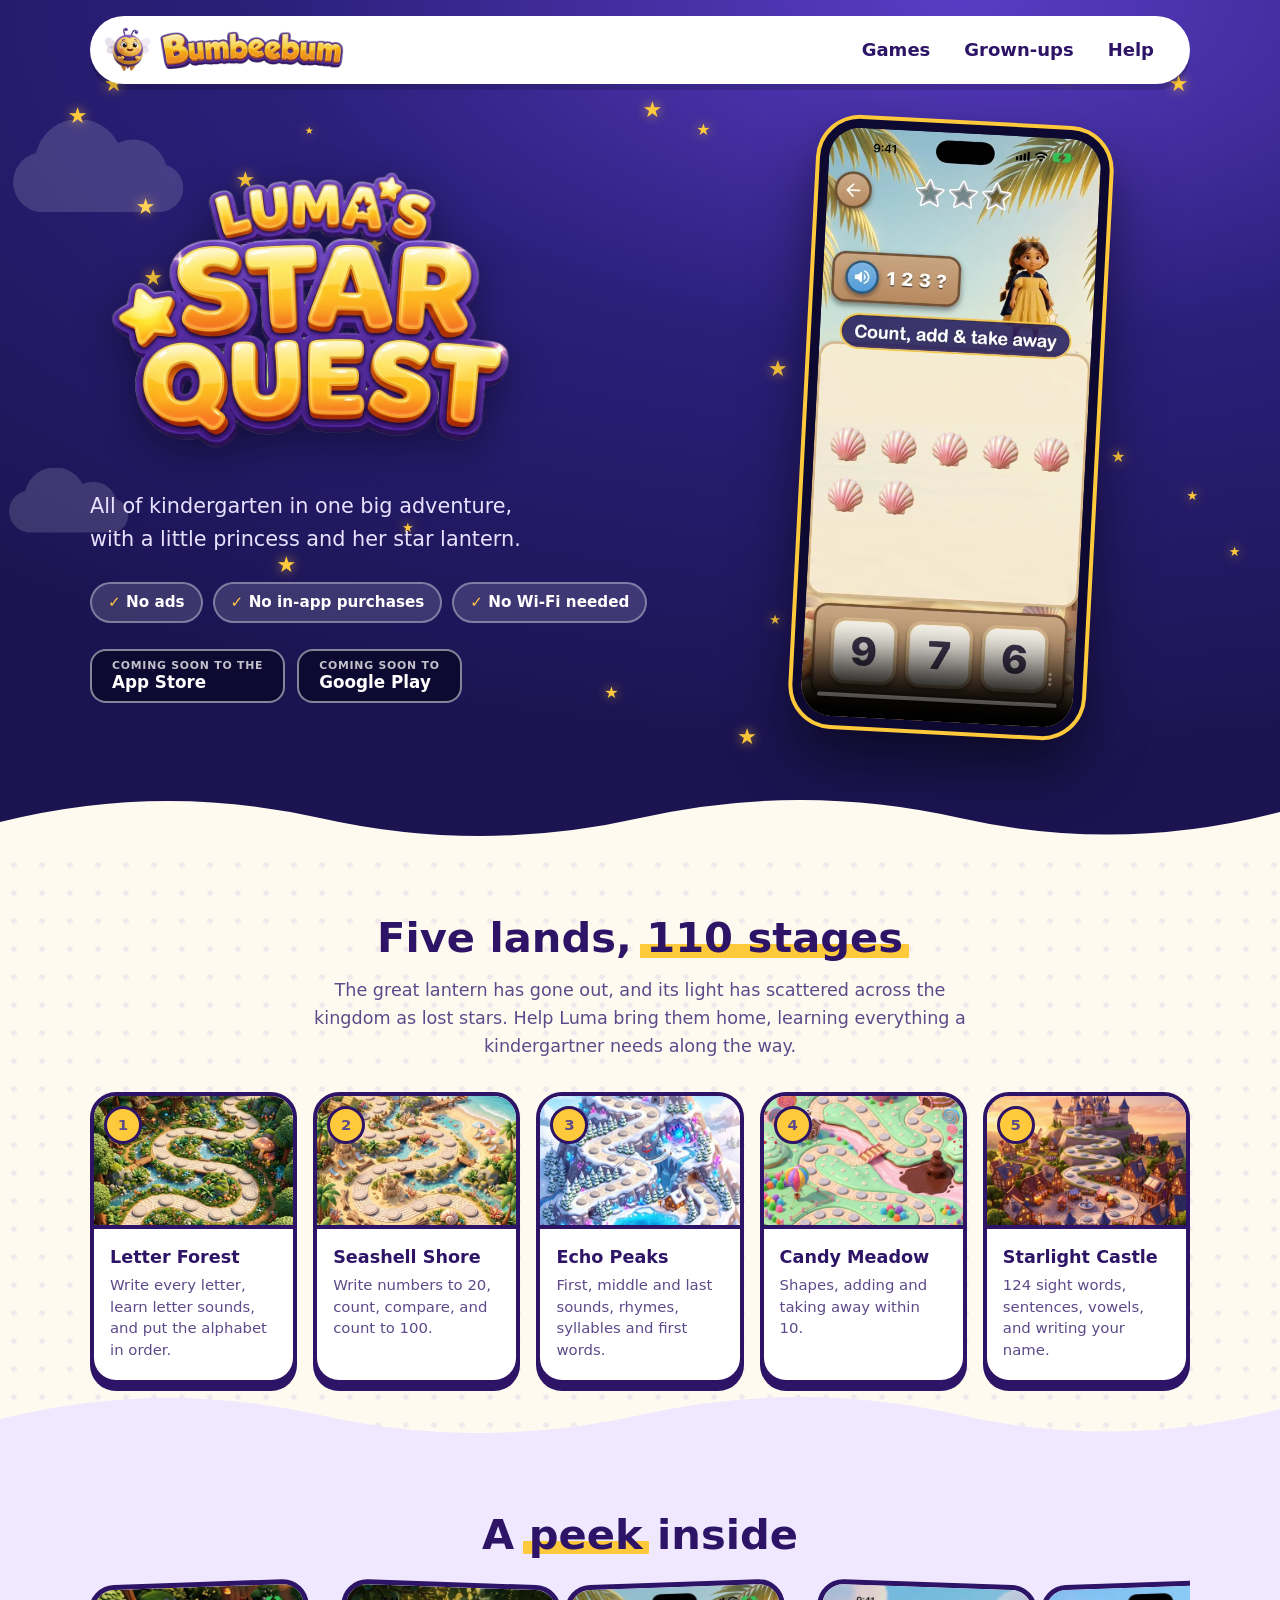
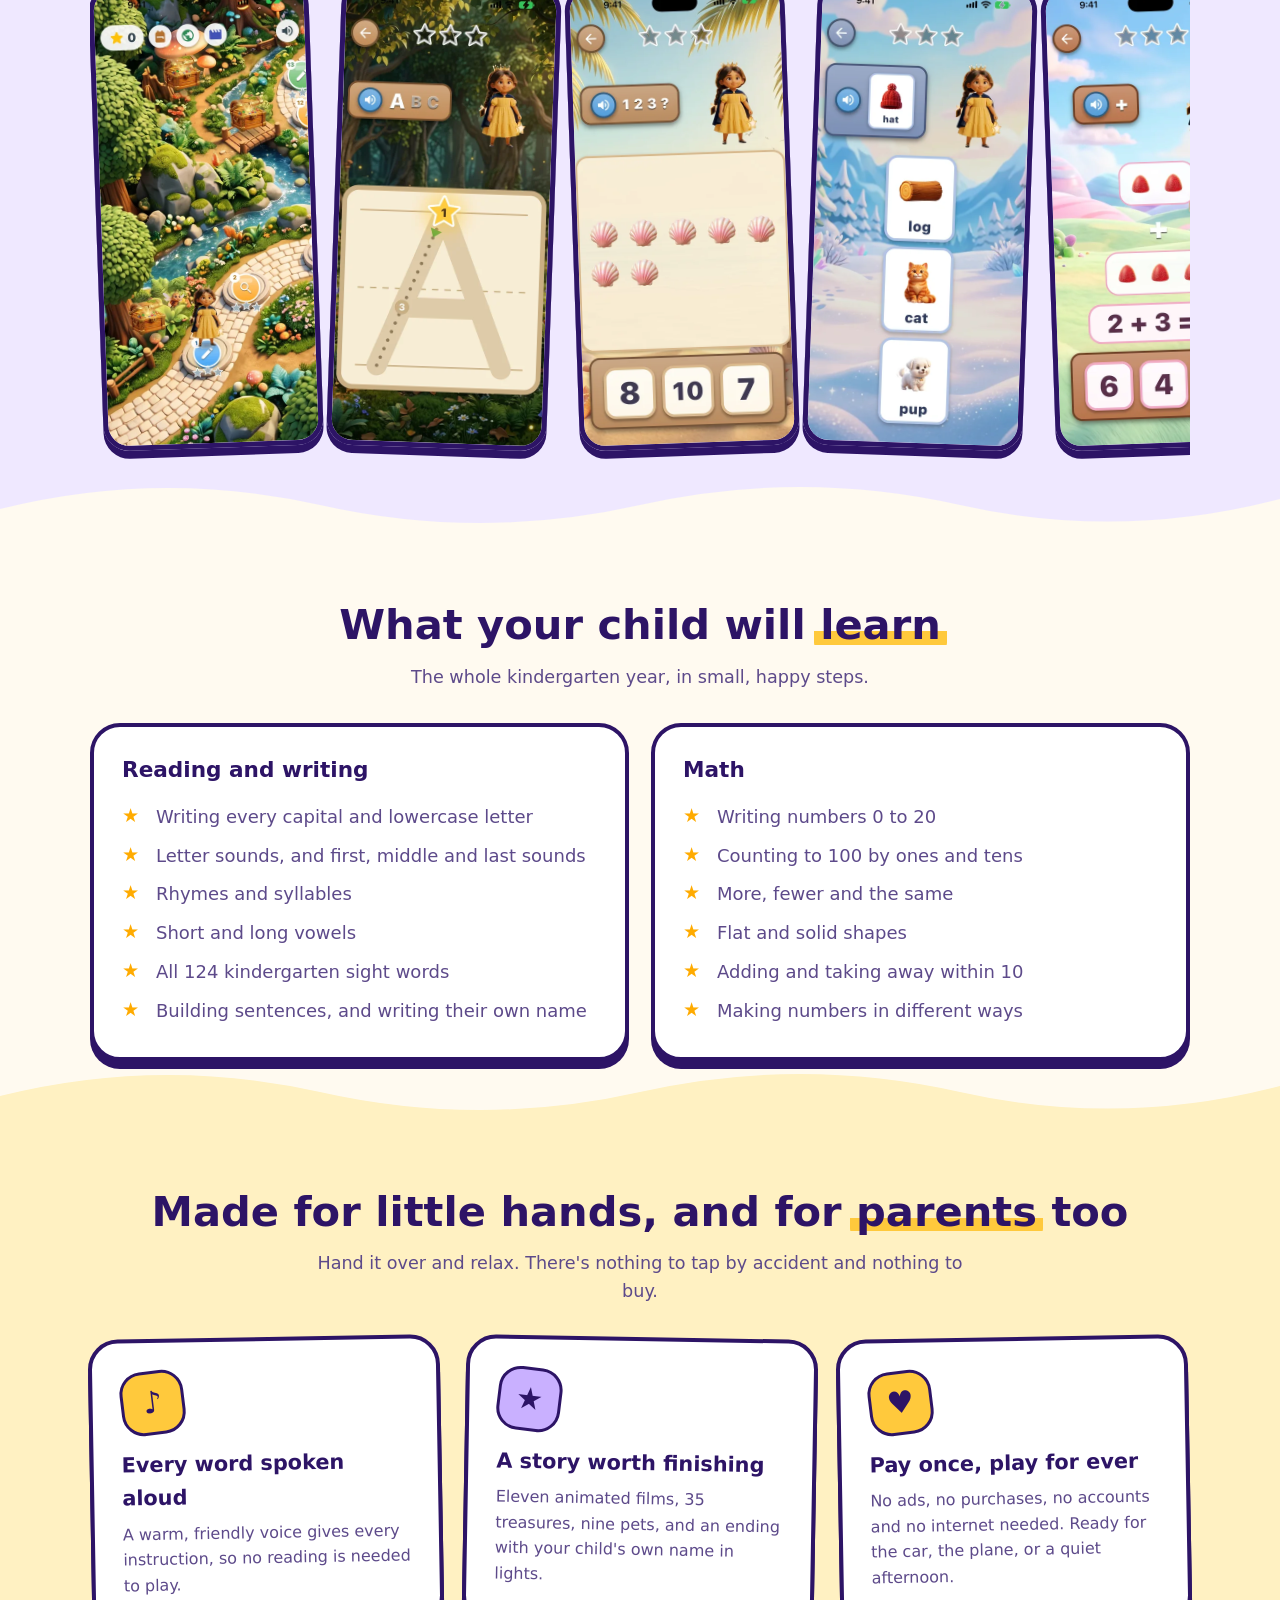
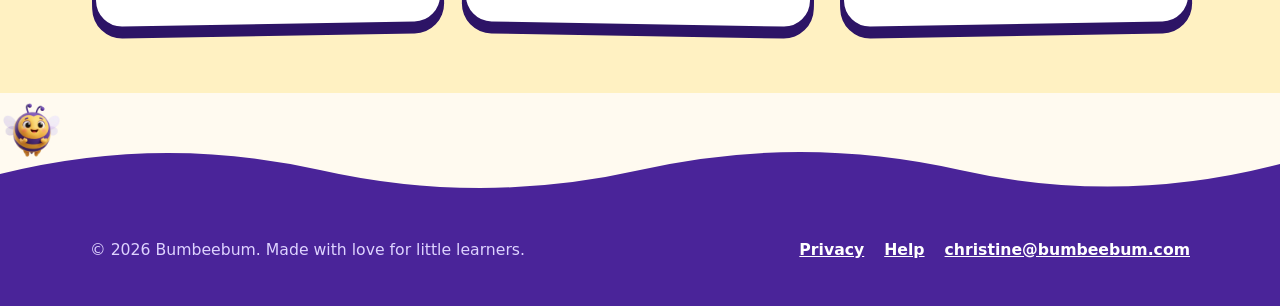
==== lumas-star-quest/index.html @ daab1933 "Update the site" ====
<!doctype html>
<html lang="en">
<head>
<meta charset="utf-8">
<meta name="viewport" content="width=device-width, initial-scale=1">
<title>Luma's Star Quest by Bumbeebum</title>
<meta name="description" content="All of kindergarten in one big adventure: letters, numbers, sounds and first words. No ads, no Wi-Fi needed.">
<meta name="theme-color" content="#6d3fd1">
<link rel="icon" href="../assets/favicon.png">
<link rel="stylesheet" href="../style.css">
</head>
<body>
<div class="sky night">
  <span class="star" style="left:67.0%;top:24.5%;font-size:22px;animation-delay:-2.0s">★</span><span class="star" style="left:21.6%;top:5.5%;font-size:16px;animation-delay:-1.2s">★</span><span class="star" style="left:75.8%;top:38.6%;font-size:13px;animation-delay:-0.7s">★</span><span class="star" style="left:76.1%;top:30.4%;font-size:16px;animation-delay:-2.7s">★</span><span class="star" style="left:86.8%;top:52.2%;font-size:16px;animation-delay:-0.1s">★</span><span class="star" style="left:92.7%;top:57.1%;font-size:13px;animation-delay:-2.0s">★</span><span class="star" style="left:62.8%;top:67.2%;font-size:16px;animation-delay:-1.8s">★</span><span class="star" style="left:10.6%;top:22.2%;font-size:22px;animation-delay:-1.0s">★</span><span class="star" style="left:96.0%;top:63.6%;font-size:13px;animation-delay:-2.3s">★</span><span class="star" style="left:5.3%;top:11.5%;font-size:22px;animation-delay:-0.3s">★</span><span class="star" style="left:28.5%;top:26.7%;font-size:22px;animation-delay:-1.6s">★</span><span class="star" style="left:8.1%;top:7.7%;font-size:22px;animation-delay:-2.9s">★</span><span class="star" style="left:54.4%;top:13.8%;font-size:16px;animation-delay:-2.5s">★</span><span class="star" style="left:11.2%;top:30.5%;font-size:22px;animation-delay:-2.8s">★</span><span class="star" style="left:72.5%;top:3.2%;font-size:13px;animation-delay:-0.6s">★</span><span class="star" style="left:69.1%;top:61.1%;font-size:13px;animation-delay:-1.9s">★</span><span class="star" style="left:60.0%;top:41.2%;font-size:22px;animation-delay:-1.6s">★</span><span class="star" style="left:31.4%;top:60.8%;font-size:13px;animation-delay:-1.3s">★</span><span class="star" style="left:70.6%;top:59.8%;font-size:22px;animation-delay:-2.7s">★</span><span class="star" style="left:70.7%;top:34.3%;font-size:10px;animation-delay:-1.5s">★</span><span class="star" style="left:18.4%;top:19.0%;font-size:22px;animation-delay:-0.4s">★</span><span class="star" style="left:50.2%;top:10.8%;font-size:22px;animation-delay:-0.3s">★</span><span class="star" style="left:23.8%;top:14.5%;font-size:10px;animation-delay:-0.3s">★</span><span class="star" style="left:91.3%;top:7.7%;font-size:22px;animation-delay:-1.4s">★</span><span class="star" style="left:77.9%;top:65.4%;font-size:10px;animation-delay:-2.5s">★</span><span class="star" style="left:82.3%;top:64.8%;font-size:16px;animation-delay:-1.0s">★</span><span class="star" style="left:57.6%;top:84.4%;font-size:22px;animation-delay:-0.8s">★</span><span class="star" style="left:16.3%;top:28.6%;font-size:10px;animation-delay:-0.3s">★</span><span class="star" style="left:47.2%;top:79.9%;font-size:16px;animation-delay:-2.8s">★</span><span class="star" style="left:60.1%;top:71.7%;font-size:13px;animation-delay:-2.9s">★</span><span class="star" style="left:14.1%;top:32.9%;font-size:22px;animation-delay:-1.6s">★</span><span class="star" style="left:82.9%;top:8.0%;font-size:13px;animation-delay:-2.3s">★</span><span class="star" style="left:21.9%;top:27.8%;font-size:22px;animation-delay:-2.3s">★</span><span class="star" style="left:21.6%;top:64.3%;font-size:22px;animation-delay:-1.4s">★</span>
  <svg class="cloud" style="top:120px;animation-delay:-12s" viewBox="0 0 200 100" aria-hidden="true"><path d="M40 92a30 30 0 0 1-4-59 44 44 0 0 1 82-10 34 34 0 0 1 48 22 24 24 0 0 1-6 47z"/></svg>
  <svg class="cloud" style="top:55%;animation-delay:-41s;width:140px" viewBox="0 0 200 100" aria-hidden="true"><path d="M40 92a30 30 0 0 1-4-59 44 44 0 0 1 82-10 34 34 0 0 1 48 22 24 24 0 0 1-6 47z"/></svg>
  <header class="wrap top">
    <a class="brand" href="../">
      <img class="bee" src="../assets/bee.webp" alt="">
      <img class="word" src="../assets/wordmark.webp" alt="Bumbeebum">
    </a>
    <nav>
      <a href="../#games">Games</a>
      <a href="../#grown-ups">Grown-ups</a>
      <a href="../support.html">Help</a>
    </nav>
  </header>
  
<section class="wrap game-hero">
  <div>
    <img class="logo" src="../assets/luma-logo.webp" alt="Luma's Star Quest">
    <p class="big">All of kindergarten in one big adventure, with a little
       princess and her star lantern.</p>
    <ul class="pills">
      <li>No ads</li>
      <li>No in-app purchases</li>
      <li>No Wi-Fi needed</li>
    </ul>
    <div class="badges">
      <span class="badge"><small>Coming soon to the</small>App Store</span>
      <span class="badge"><small>Coming soon to</small>Google Play</span>
    </div>
  </div>
  <div class="phone">
    <video controls playsinline preload="metadata"
           poster="../assets/luma-preview-poster.webp">
      <source src="../assets/luma-preview.mp4" type="video/mp4">
    </video>
  </div>
</section>

  <svg class="wave" viewBox="0 0 1200 70" preserveAspectRatio="none" aria-hidden="true"><path fill="#fffaf0" d="M0 40 Q150 0 300 36 T600 36 T900 36 T1200 30 V70 H0Z"/></svg>
</div>

<main>
<section class="section dots center">
  <div class="wrap">
    <h2>Five lands, <span class="squiggle">110 stages</span></h2>
    <p class="lead">The great lantern has gone out, and its light has
       scattered across the kingdom as lost stars. Help Luma bring them
       home, learning everything a kindergartner needs along the way.</p>
    <div class="lands">
      <div class="land"><span class="num">1</span><img src="../assets/lands/thumb_forest.webp" alt="" loading="lazy"><div><b>Letter Forest</b><span>Write every letter, learn letter sounds, and put the alphabet in order.</span></div></div><div class="land"><span class="num">2</span><img src="../assets/lands/thumb_shore.webp" alt="" loading="lazy"><div><b>Seashell Shore</b><span>Write numbers to 20, count, compare, and count to 100.</span></div></div><div class="land"><span class="num">3</span><img src="../assets/lands/thumb_peaks.webp" alt="" loading="lazy"><div><b>Echo Peaks</b><span>First, middle and last sounds, rhymes, syllables and first words.</span></div></div><div class="land"><span class="num">4</span><img src="../assets/lands/thumb_candy.webp" alt="" loading="lazy"><div><b>Candy Meadow</b><span>Shapes, adding and taking away within 10.</span></div></div><div class="land"><span class="num">5</span><img src="../assets/lands/thumb_castle.webp" alt="" loading="lazy"><div><b>Starlight Castle</b><span>124 sight words, sentences, vowels, and writing your name.</span></div></div>
    </div>
  </div>
</section>

<section class="section band lilac center">
  <svg class="wave up" viewBox="0 0 1200 70" preserveAspectRatio="none" aria-hidden="true"><path fill="#efe8ff" d="M0 40 Q150 0 300 36 T600 36 T900 36 T1200 30 V70 H0Z"/></svg>
  <div class="wrap">
    <h2>A <span class="squiggle">peek</span> inside</h2>
    <div class="shots">
      <img src="../assets/shots/1.webp" alt="A screen from the game" loading="lazy"><img src="../assets/shots/2.webp" alt="A screen from the game" loading="lazy"><img src="../assets/shots/3.webp" alt="A screen from the game" loading="lazy"><img src="../assets/shots/4.webp" alt="A screen from the game" loading="lazy"><img src="../assets/shots/5.webp" alt="A screen from the game" loading="lazy"><img src="../assets/shots/6.webp" alt="A screen from the game" loading="lazy"><img src="../assets/shots/7.webp" alt="A screen from the game" loading="lazy">
    </div>
  </div>
</section>

<section class="section center">
  <svg class="wave up" viewBox="0 0 1200 70" preserveAspectRatio="none" aria-hidden="true"><path fill="#fffaf0" d="M0 40 Q150 0 300 36 T600 36 T900 36 T1200 30 V70 H0Z"/></svg>
  <div class="wrap">
    <h2>What your child will <span class="squiggle">learn</span></h2>
    <p class="lead">The whole kindergarten year, in small, happy steps.</p>
    <div class="learn">
      <div>
        <h3>Reading and writing</h3>
        <ul>
          <li>Writing every capital and lowercase letter</li>
          <li>Letter sounds, and first, middle and last sounds</li>
          <li>Rhymes and syllables</li>
          <li>Short and long vowels</li>
          <li>All 124 kindergarten sight words</li>
          <li>Building sentences, and writing their own name</li>
        </ul>
      </div>
      <div>
        <h3>Math</h3>
        <ul>
          <li>Writing numbers 0 to 20</li>
          <li>Counting to 100 by ones and tens</li>
          <li>More, fewer and the same</li>
          <li>Flat and solid shapes</li>
          <li>Adding and taking away within 10</li>
          <li>Making numbers in different ways</li>
        </ul>
      </div>
    </div>
  </div>
</section>

<section class="section band center" id="grown-ups">
  <svg class="wave up" viewBox="0 0 1200 70" preserveAspectRatio="none" aria-hidden="true"><path fill="#fff1c2" d="M0 40 Q150 0 300 36 T600 36 T900 36 T1200 30 V70 H0Z"/></svg>
  <div class="wrap">
    <h2>Made for little hands, and for <span class="squiggle">parents</span> too</h2>
    <p class="lead">Hand it over and relax. There's nothing to tap by
       accident and nothing to buy.</p>
    <div class="promises">
      <div class="promise">
        <div class="dot">♪</div>
        <h3>Every word spoken aloud</h3>
        <p>A warm, friendly voice gives every instruction, so no reading is
           needed to play.</p>
      </div>
      <div class="promise">
        <div class="dot">★</div>
        <h3>A story worth finishing</h3>
        <p>Eleven animated films, 35 treasures, nine pets, and an ending
           with your child's own name in lights.</p>
      </div>
      <div class="promise">
        <div class="dot">♥</div>
        <h3>Pay once, play for ever</h3>
        <p>No ads, no purchases, no accounts and no internet needed. Ready
           for the car, the plane, or a quiet afternoon.</p>
      </div>
    </div>
  </div>
</section>
<div style="height:40px"></div>
</main>

<footer>
  <svg class="wave up" viewBox="0 0 1200 70" preserveAspectRatio="none" aria-hidden="true"><path fill="#4a2499" d="M0 40 Q150 0 300 36 T600 36 T900 36 T1200 30 V70 H0Z"/></svg>
  <div class="flyer"><img src="../assets/bee.webp" alt=""></div>
  <div class="wrap row">
    <span>© 2026 Bumbeebum. Made with love for little learners.</span>
    <nav>
      <a href="../privacy.html">Privacy</a>
      <a href="../support.html">Help</a>
      <a href="mailto:christine@bumbeebum.com">christine@bumbeebum.com</a>
    </nav>
  </div>
</footer>

</body>
</html>
---- style.css ----
/* Bumbeebum: sunny yellow and royal purple, with rounded everything. */
:root {
  --sun: #ffc93c;
  --sun-deep: #ffab00;
  --sun-soft: #fff1c2;
  --purple: #6d3fd1;
  --purple-deep: #4a2499;
  --ink: #2d1466;
  --ink-soft: #5d4a8a;
  --lilac: #efe8ff;
  --cream: #fffaf0;
  --paper: #ffffff;
  --night: #1b1450;
  --radius: 30px;
  font-family: ui-rounded, "Arial Rounded MT Bold", "Nunito", "Varela Round",
    system-ui, -apple-system, "Segoe UI", sans-serif;
}

* { box-sizing: border-box; }
html { scroll-behavior: smooth; }

body {
  margin: 0;
  background: var(--cream);
  color: var(--ink);
  font-size: 18px;
  line-height: 1.6;
  overflow-x: hidden;
}

img, video { max-width: 100%; display: block; }
a { color: var(--purple); }
.wrap { width: min(1100px, 100% - 40px); margin-inline: auto; position: relative; }

/* ---------- The sky: a purple band that holds the header and hero ---------- */
.sky {
  position: relative;
  background: radial-gradient(120% 90% at 80% 0%, #8a5cf0 0%, var(--purple) 45%, var(--purple-deep) 100%);
  color: #fff;
  padding-bottom: 90px;
  overflow: hidden;
}
.sky.night { background: radial-gradient(120% 90% at 75% 0%, #5a3cc4 0%, #2b1f7a 45%, var(--night) 100%); }
.sky.small { padding-bottom: 110px; }

.star {
  position: absolute;
  color: var(--sun);
  pointer-events: none;
  animation: twinkle 3s ease-in-out infinite;
  text-shadow: 0 0 12px rgba(255, 201, 60, 0.7);
}
@keyframes twinkle {
  0%, 100% { opacity: 0.25; transform: scale(0.8) rotate(0deg); }
  50% { opacity: 1; transform: scale(1.15) rotate(20deg); }
}

.cloud {
  position: absolute;
  width: 200px;
  fill: rgba(255, 255, 255, 0.14);
  animation: drift 45s linear infinite;
  pointer-events: none;
}
@keyframes drift { from { transform: translateX(-30vw); } to { transform: translateX(120vw); } }

.wave { position: absolute; left: 0; right: 0; bottom: -1px; width: 100%; height: 70px; display: block; }
.wave.up { bottom: auto; top: -69px; }

/* ---------- Header ---------- */
.top {
  display: flex;
  align-items: center;
  justify-content: space-between;
  gap: 12px;
  margin-top: 16px;
  padding: 8px 22px 8px 12px;
  background: var(--paper);
  border-radius: 999px;
  box-shadow: 0 6px 0 rgba(0, 0, 0, 0.16);
  z-index: 5;
}
.brand { display: flex; align-items: center; gap: 6px; text-decoration: none; }
.brand img.bee { width: 52px; height: 52px; transition: transform 0.3s; }
.brand:hover img.bee { transform: rotate(-14deg) scale(1.12); }
.brand img.word { height: 38px; width: auto; }
.top nav { display: flex; gap: 6px; flex-wrap: wrap; }
.top nav a {
  color: var(--ink);
  text-decoration: none;
  font-weight: 800;
  padding: 8px 14px;
  border-radius: 999px;
  transition: background 0.15s, transform 0.15s;
}
.top nav a:hover { background: var(--sun); transform: translateY(-2px) rotate(-2deg); }

/* ---------- Home hero ---------- */
.hello {
  display: grid;
  grid-template-columns: 1.15fr 1fr;
  align-items: center;
  gap: 24px;
  padding: 44px 0 30px;
}
.hello h1 {
  font-size: clamp(2.4rem, 5.6vw, 4.2rem);
  line-height: 1.05;
  margin: 0 0 18px;
  letter-spacing: -0.01em;
  text-shadow: 0 4px 0 rgba(0, 0, 0, 0.18);
}
.hello h1 em { font-style: normal; color: var(--sun); display: inline-block; animation: wiggle 2.6s ease-in-out infinite; }
@keyframes wiggle { 0%, 100% { transform: rotate(-1.5deg); } 50% { transform: rotate(1.5deg); } }
.hello p { font-size: 1.2rem; margin: 0 0 26px; color: #ece4ff; max-width: 34ch; }

.bee-stage { position: relative; display: grid; place-items: center; min-height: 340px; }
.bee-stage::before {
  content: ""; position: absolute; width: min(380px, 86%); aspect-ratio: 1;
  background: radial-gradient(circle, rgba(255, 201, 60, 0.55), rgba(255, 201, 60, 0) 68%);
  border-radius: 50%;
}
.bee-big {
  position: relative;
  width: min(380px, 84%);
  border: 0; padding: 0; background: none; cursor: pointer;
  filter: drop-shadow(0 22px 20px rgba(20, 8, 60, 0.4));
  animation: bob 3.4s ease-in-out infinite;
  -webkit-tap-highlight-color: transparent;
}
.bee-big img { width: 100%; }
/* The animated bee sits over the still one once its pictures have loaded.
   It is drawn smaller in its frames, to leave room for sparkles. */
.bee-big .sprite {
  position: absolute; inset: -23.1%;
  background-size: 800% 600%; background-repeat: no-repeat;
  opacity: 0; will-change: opacity, background-position;
}
.bee-big.live .sprite.idle, .bee-big.live.casting .sprite.magic { opacity: 1; }
.bee-big.live.casting .sprite.idle { opacity: 0; }
.bee-big.live { animation-duration: 5s; }
.bee-big.live img { visibility: hidden; }
.bee-big.glow::after {
  content: ""; position: absolute; inset: -10%; border-radius: 50%;
  background: radial-gradient(circle, rgba(255, 236, 150, 0.9), rgba(201, 176, 255, 0.5) 45%, transparent 70%);
  z-index: -1; animation: glow 2.2s ease-out forwards;
}
@keyframes glow {
  0% { transform: scale(0.4); opacity: 0; }
  35% { transform: scale(1.5); opacity: 1; }
  100% { transform: scale(2); opacity: 0; }
}
.bee-big.spin img { animation: spin 0.8s cubic-bezier(0.3, 1.6, 0.5, 1); }
@keyframes bob { 50% { transform: translateY(-16px) rotate(-3deg); } }
@keyframes spin { 0% { transform: scale(1); } 40% { transform: scale(1.18) rotate(200deg); } 100% { transform: scale(1) rotate(360deg); } }
.bubble {
  position: absolute; top: 4%; right: 2%;
  background: var(--paper); color: var(--ink);
  font-weight: 800; font-size: 1rem;
  padding: 8px 16px; border-radius: 20px 20px 20px 4px;
  box-shadow: 0 5px 0 rgba(0, 0, 0, 0.18);
  transform: rotate(6deg);
  animation: wiggle 2s ease-in-out infinite;
}
.pop {
  position: fixed; z-index: 50; pointer-events: none;
  font-size: 26px; color: var(--sun);
  text-shadow: 0 2px 0 var(--purple-deep);
  animation: pop 1.1s ease-out forwards;
}
@keyframes pop {
  to { transform: translate(var(--dx), var(--dy)) rotate(260deg) scale(0.3); opacity: 0; }
}

/* ---------- Buttons and pills ---------- */
.button {
  display: inline-block;
  background: linear-gradient(#ffe07a, var(--sun) 55%, var(--sun-deep));
  color: var(--ink);
  font-weight: 900;
  font-size: 1.1rem;
  text-decoration: none;
  padding: 15px 30px;
  border-radius: 999px;
  border: 4px solid var(--ink);
  box-shadow: 0 7px 0 var(--ink);
  transition: transform 0.12s, box-shadow 0.12s;
}
.button:hover { transform: translateY(3px) rotate(-1deg); box-shadow: 0 4px 0 var(--ink); }
.button:active { transform: translateY(7px); box-shadow: 0 0 0 var(--ink); }

.pills { display: flex; flex-wrap: wrap; gap: 10px; padding: 0; margin: 26px 0 0; list-style: none; }
.pills li {
  background: rgba(255, 255, 255, 0.14);
  border: 2px solid rgba(255, 255, 255, 0.35);
  color: #fff;
  border-radius: 999px;
  padding: 6px 16px;
  font-weight: 800;
  font-size: 0.95rem;
}
.pills li::before { content: "✓ "; color: var(--sun); }

/* ---------- Sections ---------- */
h2 { font-size: clamp(1.8rem, 3.8vw, 2.6rem); line-height: 1.12; margin: 0 0 14px; }
h2 .squiggle {
  display: inline-block;
  background: linear-gradient(transparent 62%, var(--sun) 62%, var(--sun) 92%, transparent 92%);
  padding: 0 6px; margin: 0 -6px;
  border-radius: 6px;
}
.section { padding: 64px 0; position: relative; }
.center { text-align: center; }
.center .lead { margin-inline: auto; }
.lead { color: var(--ink-soft); max-width: 60ch; margin: 0 0 32px; font-size: 1.1rem; }

.band { position: relative; background: var(--sun-soft); }
.band.lilac { background: var(--lilac); }
.dots {
  background-image: radial-gradient(rgba(109, 63, 209, 0.09) 2.5px, transparent 3px);
  background-size: 28px 28px;
}

/* ---------- Game cards on the home page ---------- */
.games { display: grid; grid-template-columns: 1.7fr 1fr; gap: 24px; align-items: stretch; }
.game-card {
  position: relative;
  display: grid;
  grid-template-columns: 1fr 1fr;
  background: var(--night);
  color: #fff;
  border-radius: var(--radius);
  border: 5px solid var(--ink);
  box-shadow: 0 10px 0 var(--ink);
  overflow: hidden;
  text-decoration: none;
  transition: transform 0.18s, box-shadow 0.18s;
}
.game-card:hover { transform: translateY(-6px) rotate(-0.6deg); box-shadow: 0 16px 0 var(--ink); }
.game-card .art { min-height: 340px; background: center / cover no-repeat; }
.game-card .words { padding: 30px; display: flex; flex-direction: column; justify-content: center; align-items: flex-start; }
.game-card img.logo { width: min(280px, 90%); margin-bottom: 12px; }
.game-card p { margin: 0 0 20px; color: #ddd6ff; }
.sticker {
  position: absolute; top: 18px; left: -8px;
  background: var(--sun); color: var(--ink);
  font-weight: 900; font-size: 0.85rem; letter-spacing: 0.05em; text-transform: uppercase;
  padding: 6px 18px 6px 22px;
  border-radius: 0 999px 999px 0;
  border: 3px solid var(--ink);
  transform: rotate(-4deg);
  z-index: 2;
}
.next-card {
  border: 5px dashed #c9b6f5;
  border-radius: var(--radius);
  display: grid; place-items: center; text-align: center;
  padding: 28px;
  color: var(--ink-soft);
  background: rgba(255, 255, 255, 0.6);
}
.next-card img { width: 110px; margin: 0 auto 10px; animation: bob 3s ease-in-out infinite; }
.next-card b { display: block; color: var(--ink); font-size: 1.25rem; }

/* ---------- Promise cards ---------- */
.promises { display: grid; grid-template-columns: repeat(3, 1fr); gap: 22px; text-align: left; }
.promise {
  background: var(--paper);
  border-radius: var(--radius);
  padding: 28px;
  border: 4px solid var(--ink);
  box-shadow: 0 8px 0 var(--ink);
  transition: transform 0.18s;
}
.promise:nth-child(odd) { transform: rotate(-1deg); }
.promise:nth-child(even) { transform: rotate(1deg); }
.promise:hover { transform: rotate(0) translateY(-6px); }
.promise .dot {
  width: 64px; height: 64px; border-radius: 22px;
  background: var(--sun);
  border: 3px solid var(--ink);
  display: grid; place-items: center;
  font-size: 1.9rem; margin-bottom: 14px;
  transform: rotate(-6deg);
}
.promise:nth-child(even) .dot { background: #c9b0ff; transform: rotate(6deg); }
.promise h3 { margin: 0 0 6px; font-size: 1.3rem; }
.promise p { margin: 0; color: var(--ink-soft); font-size: 1rem; }

/* ---------- About ---------- */
.about { display: grid; grid-template-columns: 220px 1fr; gap: 36px; align-items: center; }
.about img { width: 220px; animation: bob 4s ease-in-out infinite; }
.about p { color: var(--ink-soft); font-size: 1.1rem; max-width: 56ch; }

/* ---------- The game's own page ---------- */
.game-hero {
  display: grid;
  grid-template-columns: 1.1fr 0.9fr;
  gap: 36px;
  align-items: center;
  padding: 40px 0 30px;
}
.game-hero img.logo { width: min(440px, 92%); margin-bottom: 18px; filter: drop-shadow(0 10px 20px rgba(0, 0, 0, 0.4)); }
.game-hero p.big { font-size: 1.3rem; color: #e8e2ff; margin: 0 0 6px; max-width: 34ch; }
.phone {
  width: min(290px, 76%);
  margin-inline: auto;
  border-radius: 40px;
  border: 9px solid #0d0930;
  overflow: hidden;
  box-shadow: 0 0 0 4px var(--sun), 0 30px 60px rgba(0, 0, 0, 0.55);
  background: #0d0930;
  transform: rotate(3deg);
  transition: transform 0.25s;
}
.phone:hover { transform: rotate(0); }
.phone video { width: 100%; height: auto; }
.badges { display: flex; flex-wrap: wrap; gap: 12px; margin-top: 26px; }
.badge {
  background: #0d0930;
  border: 2px solid rgba(255, 255, 255, 0.5);
  border-radius: 16px;
  padding: 8px 20px;
  font-size: 1.05rem; font-weight: 800;
  line-height: 1.25;
  color: #fff;
}
.badge small { display: block; opacity: 0.75; font-size: 0.68rem; text-transform: uppercase; letter-spacing: 0.07em; font-weight: 700; }

.lands { display: grid; grid-template-columns: repeat(5, 1fr); gap: 16px; text-align: left; }
.land {
  background: var(--paper);
  border-radius: 26px;
  border: 4px solid var(--ink);
  box-shadow: 0 7px 0 var(--ink);
  overflow: hidden;
  position: relative;
  transition: transform 0.18s;
}
.land:hover { transform: translateY(-8px) rotate(-1.5deg); }
.land img { width: 100%; aspect-ratio: 3 / 2; object-fit: cover; border-bottom: 4px solid var(--ink); }
.land .num {
  position: absolute; top: 10px; left: 10px;
  width: 38px; height: 38px; border-radius: 50%;
  background: var(--sun); border: 3px solid var(--ink);
  display: grid; place-items: center; font-weight: 900;
}
.land div { padding: 14px 16px 18px; }
.land b { display: block; font-size: 1.1rem; margin-bottom: 4px; }
.land span { font-size: 0.93rem; color: var(--ink-soft); display: block; line-height: 1.45; }

.shots {
  display: flex;
  gap: 18px;
  overflow-x: auto;
  padding: 10px 6px 26px;
  scroll-snap-type: x mandatory;
}
.shots img {
  width: 220px;
  flex: none;
  border-radius: 26px;
  border: 5px solid var(--ink);
  box-shadow: 0 8px 0 var(--ink);
  scroll-snap-align: center;
  transition: transform 0.18s;
}
.shots img:nth-child(odd) { transform: rotate(-2deg); }
.shots img:nth-child(even) { transform: rotate(2deg); }
.shots img:hover { transform: rotate(0) scale(1.04); }

.learn { display: grid; grid-template-columns: 1fr 1fr; gap: 22px; text-align: left; }
.learn > div {
  background: var(--paper); border-radius: var(--radius);
  border: 4px solid var(--ink); box-shadow: 0 8px 0 var(--ink);
  padding: 26px 28px;
}
.learn h3 { margin: 0 0 10px; font-size: 1.35rem; }
.learn ul { margin: 0; padding: 0; list-style: none; }
.learn li { padding: 5px 0 5px 34px; position: relative; color: var(--ink-soft); }
.learn li::before {
  content: "★"; position: absolute; left: 0; top: 3px;
  color: var(--sun-deep); font-size: 1.2rem;
}

/* ---------- Text pages ---------- */
.page {
  background: var(--paper);
  border-radius: var(--radius);
  border: 4px solid var(--ink);
  box-shadow: 0 8px 0 var(--ink);
  padding: clamp(24px, 5vw, 52px);
  margin: 36px 0 70px;
}
.page h1 { font-size: clamp(1.9rem, 4vw, 2.8rem); line-height: 1.15; margin: 0 0 8px; }
.page h2 { font-size: 1.3rem; margin: 32px 0 6px; }
.page p, .page li { max-width: 68ch; color: #3d2a75; }
.page .mail {
  display: inline-block; background: var(--sun-soft); border-radius: 16px;
  padding: 12px 20px; font-weight: 800; margin: 6px 0;
}
.muted { color: var(--ink-soft) !important; }
details {
  border: 3px solid var(--lilac); border-radius: 20px;
  padding: 4px 20px; margin: 12px 0; max-width: 72ch;
}
details[open] { background: #faf7ff; border-color: #c9b6f5; }
summary { font-weight: 800; cursor: pointer; padding: 12px 0; font-size: 1.08rem; }
summary::marker { color: var(--purple); }

/* ---------- Footer ---------- */
footer {
  position: relative;
  margin-top: 70px;
  background: var(--purple-deep);
  color: #ded3ff;
  padding: 34px 0 44px;
  font-size: 0.98rem;
}
footer .row { display: flex; justify-content: space-between; gap: 16px; flex-wrap: wrap; align-items: center; }
footer nav { display: flex; gap: 20px; flex-wrap: wrap; }
footer a { color: #fff; font-weight: 700; }
.flyer {
  position: absolute; top: -104px; left: 0; width: 64px;
  animation: fly 26s linear infinite;
  pointer-events: none;
}
.flyer img { animation: bob 1.4s ease-in-out infinite; }
@keyframes fly { from { transform: translateX(-80px); } to { transform: translateX(100vw); } }

@media (prefers-reduced-motion: reduce) {
  *, *::before, *::after { animation: none !important; transition: none !important; }
  .flyer { display: none; }
}

@media (max-width: 860px) {
  .hello, .game-card, .game-hero, .games, .about, .learn { grid-template-columns: 1fr; }
  .hello { text-align: center; padding-top: 26px; }
  .hello p { margin-inline: auto; }
  .hello .pills { justify-content: center; }
  .bee-stage { order: -1; min-height: 240px; }
  .bee-big { width: 230px; }
  .bubble { right: 8%; }
  .game-card .art { min-height: 230px; }
  .promises { grid-template-columns: 1fr; }
  .lands { grid-template-columns: 1fr 1fr; }
  .about { text-align: center; }
  .about img { margin-inline: auto; width: 160px; }
  .about p { margin-inline: auto; }
  .brand img.word { height: 28px; }
  .brand img.bee { width: 40px; height: 40px; }
  .top { padding: 6px 10px 6px 8px; }
  .top nav a { padding: 6px 9px; font-size: 0.92rem; }
  .game-hero { text-align: center; }
  .game-hero img.logo, .game-hero p.big { margin-inline: auto; }
  .game-hero .pills, .badges { justify-content: center; }
  .section { padding: 48px 0; }
}
@media (max-width: 460px) {
  .top nav a:first-child { display: none; }
  .top nav { flex-wrap: nowrap; gap: 0; }
  .top nav a { padding: 6px 8px; font-size: 0.88rem; white-space: nowrap; }
  .brand img.word { height: 24px; }
  .brand img.bee { width: 36px; height: 36px; }
  .lands { grid-template-columns: 1fr; }
}
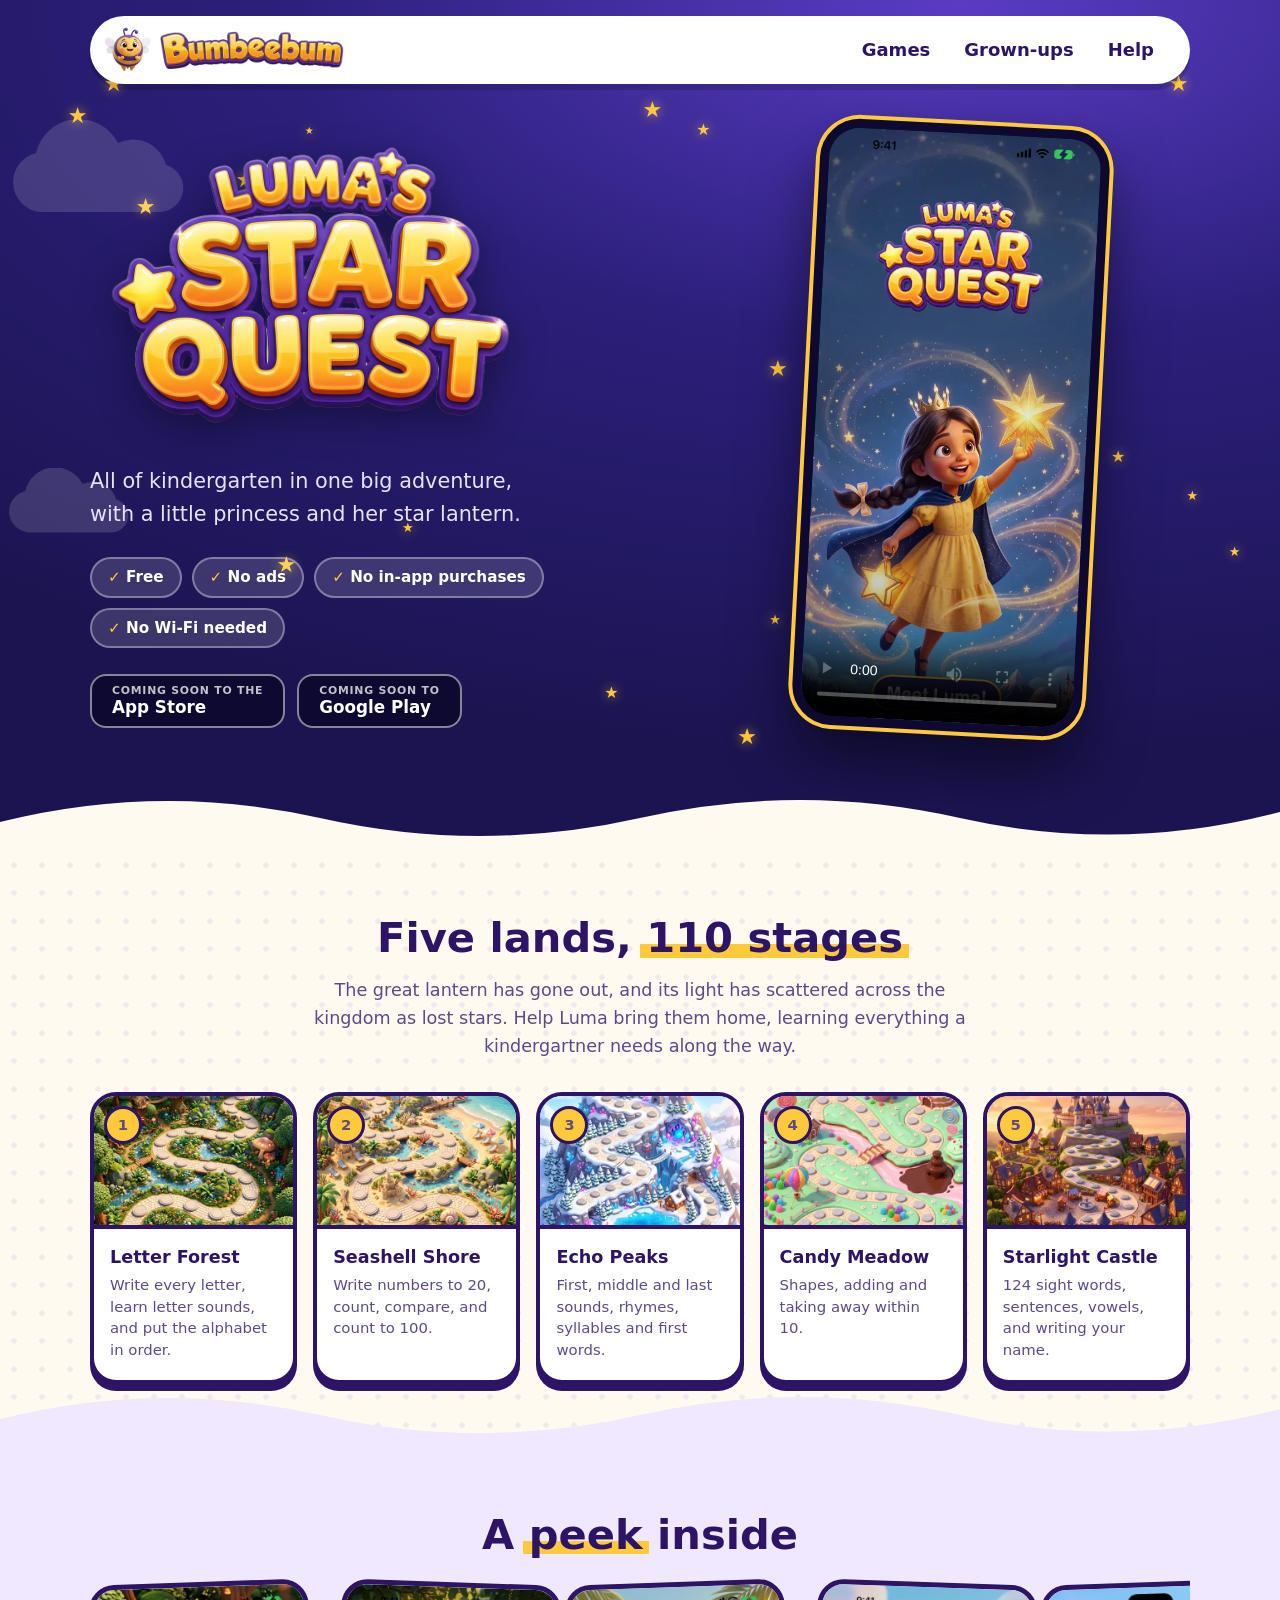
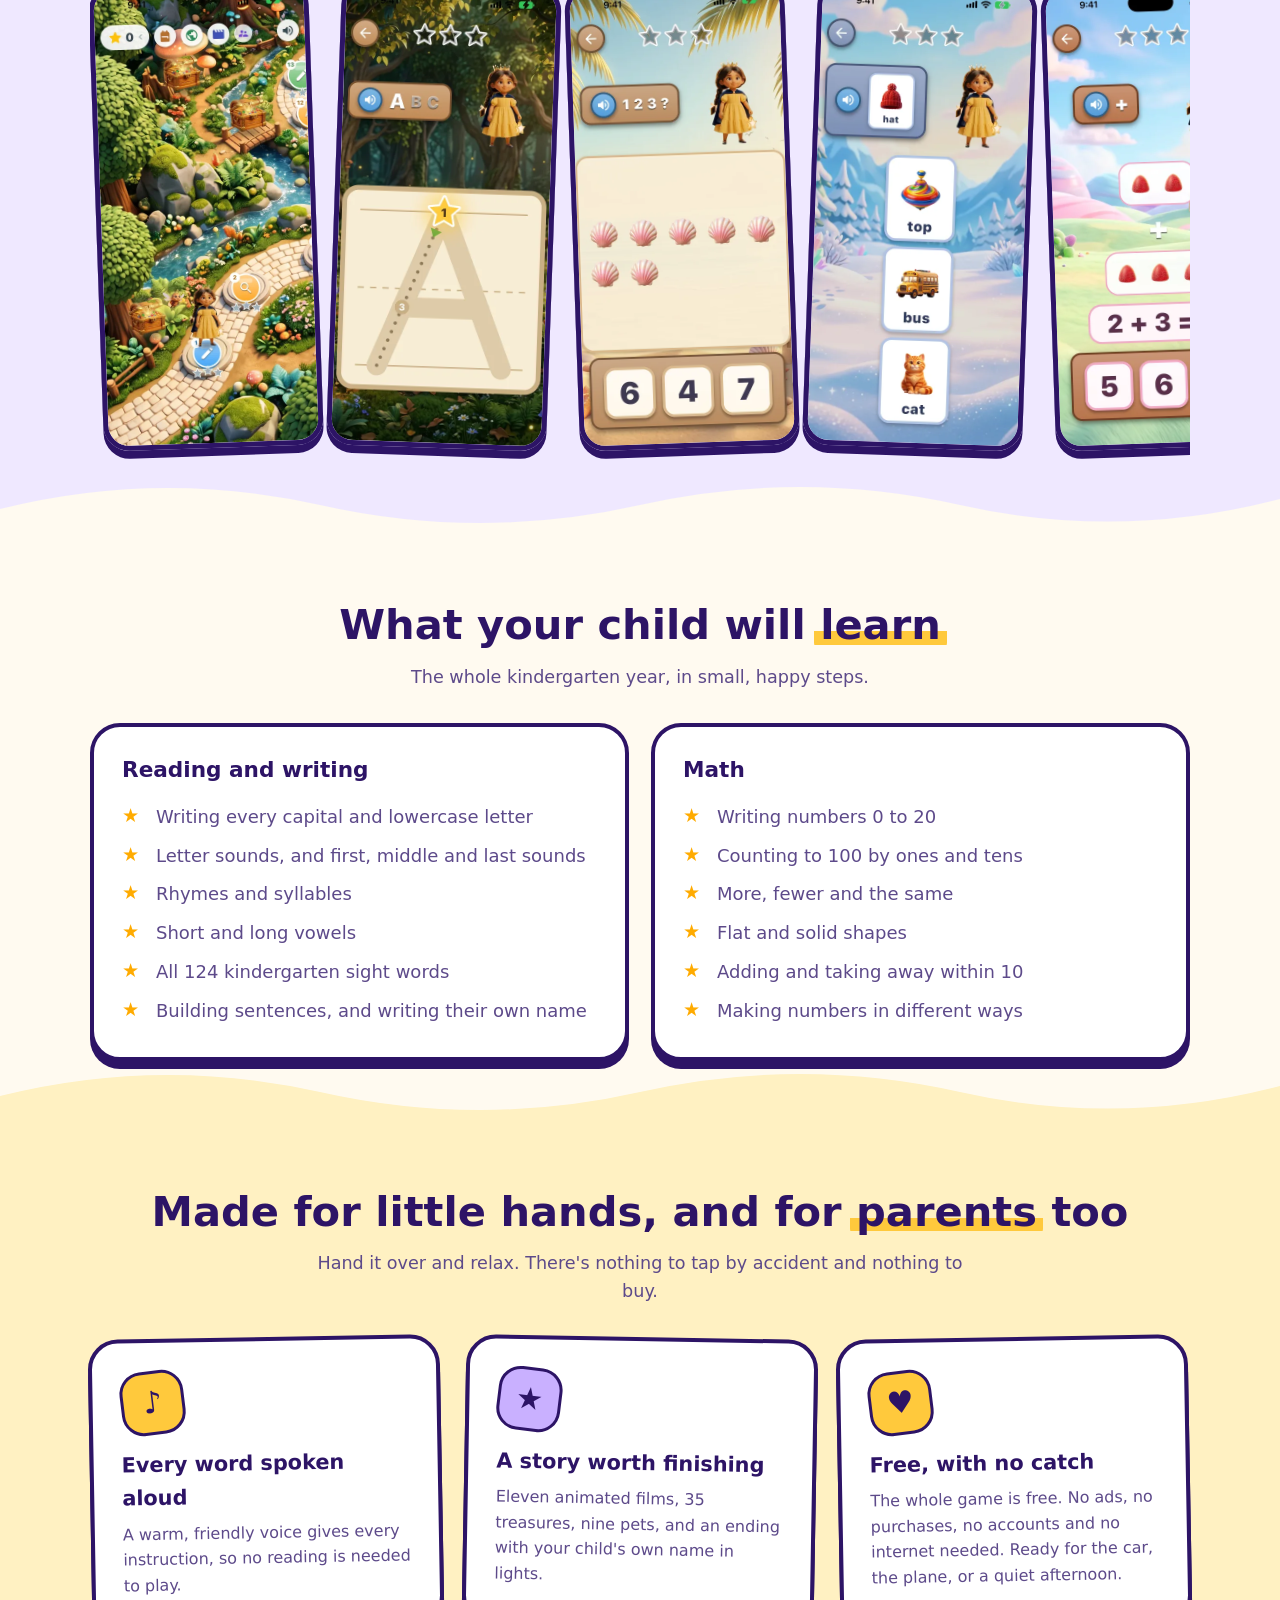
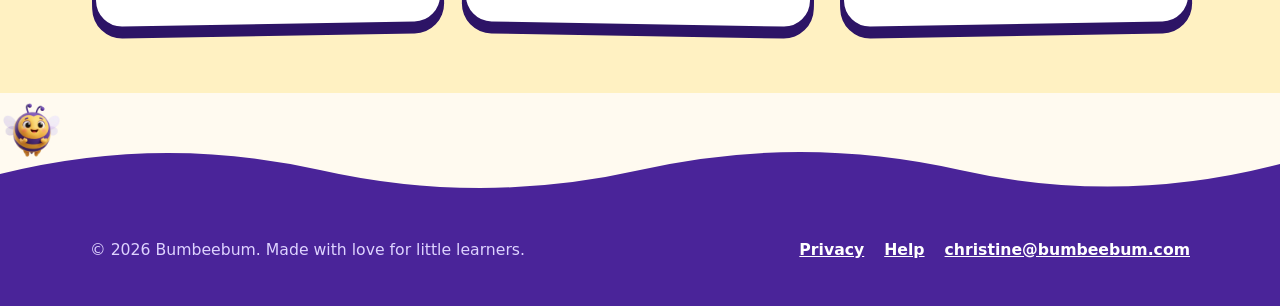
==== commit 19a666fe: "Update the site" ====
--- a/lumas-star-quest/index.html
+++ b/lumas-star-quest/index.html
@@ -32,6 +32,7 @@
     <p class="big">All of kindergarten in one big adventure, with a little
        princess and her star lantern.</p>
     <ul class="pills">
+      <li>Free</li>
       <li>No ads</li>
       <li>No in-app purchases</li>
       <li>No Wi-Fi needed</li>
@@ -128,8 +129,9 @@
       </div>
       <div class="promise">
         <div class="dot">♥</div>
-        <h3>Pay once, play for ever</h3>
-        <p>No ads, no purchases, no accounts and no internet needed. Ready
+        <h3>Free, with no catch</h3>
+        <p>The whole game is free. No ads, no purchases, no accounts and no
+           internet needed. Ready
            for the car, the plane, or a quiet afternoon.</p>
       </div>
     </div>
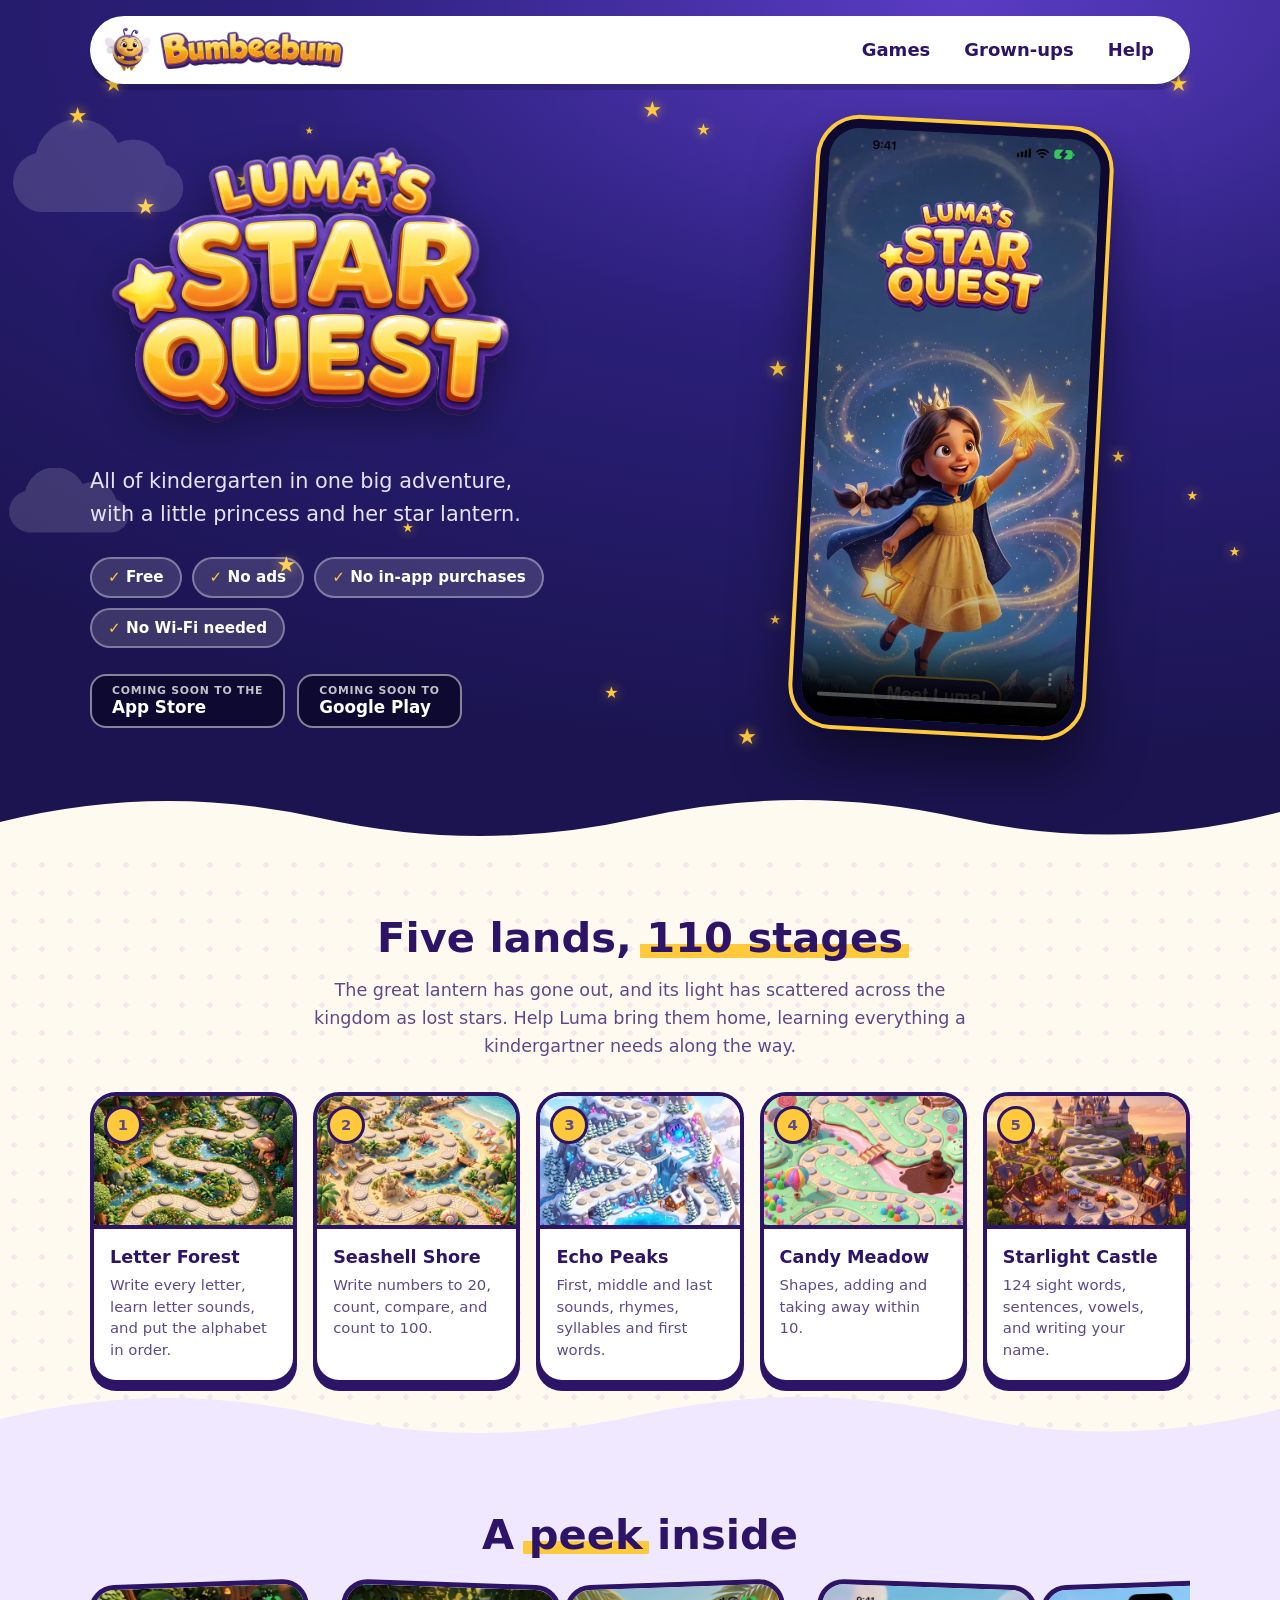
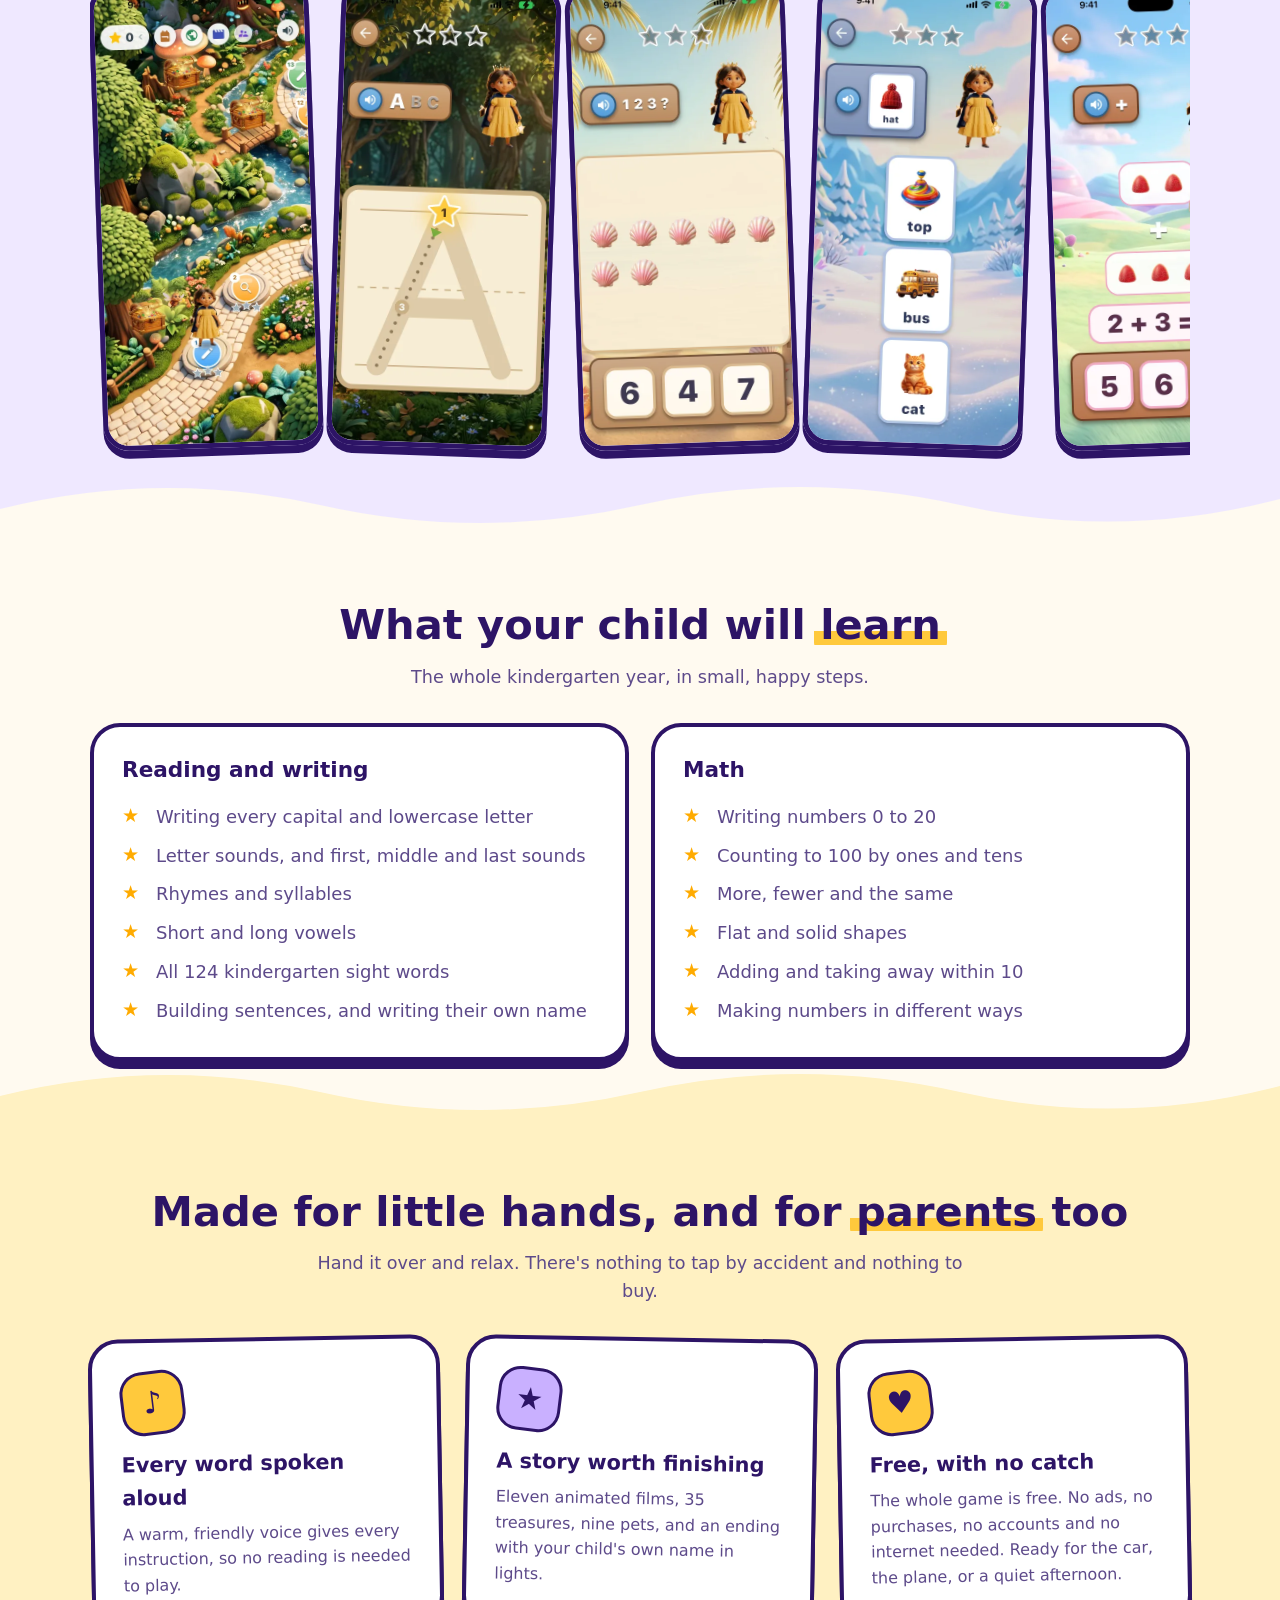
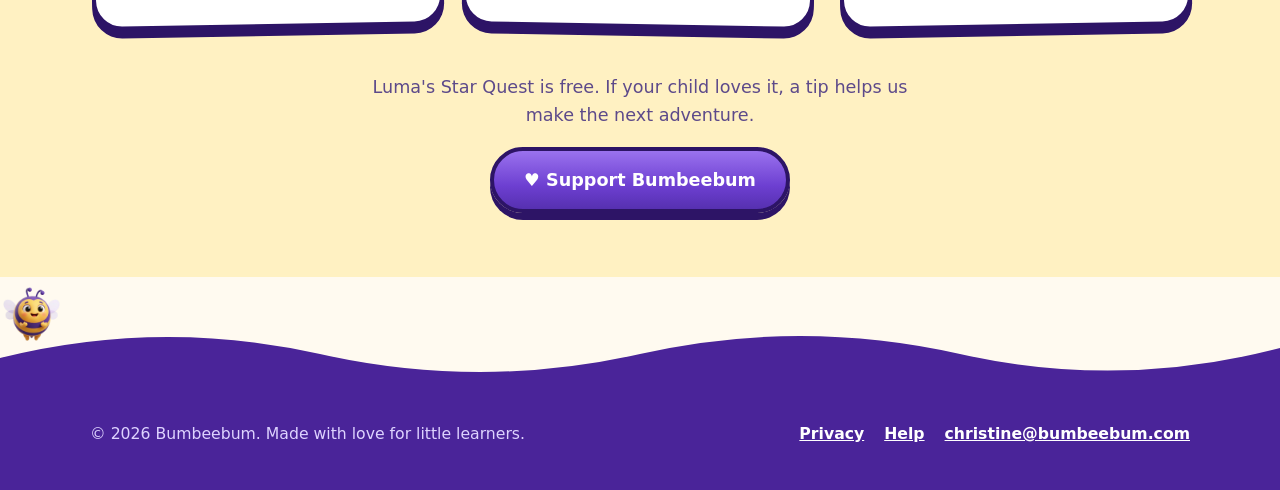
==== commit 16b716fe: "Update the site" ====
--- a/lumas-star-quest/index.html
+++ b/lumas-star-quest/index.html
@@ -135,6 +135,7 @@
            for the car, the plane, or a quiet afternoon.</p>
       </div>
     </div>
+    <div class="tip"><p>Luma's Star Quest is free. If your child loves it, a tip helps us make the next adventure.</p><a class="button purple" href="https://ko-fi.com/bumbeebum" target="_blank" rel="noopener">♥ Support Bumbeebum</a></div>
   </div>
 </section>
 <div style="height:40px"></div>
--- a/style.css
+++ b/style.css
@@ -464,3 +464,8 @@
   .brand img.bee { width: 36px; height: 36px; }
   .lands { grid-template-columns: 1fr; }
 }
+
+/* The tip jar: a thank-you line and a purple button. */
+.tip { text-align: center; margin: 44px auto 0; max-width: 560px; }
+.tip p { margin: 0 0 18px; font-size: 1.1rem; color: var(--ink-soft); }
+.button.purple { background: linear-gradient(#9a72ee, var(--purple) 60%, #5630b0); color: #fff; }
